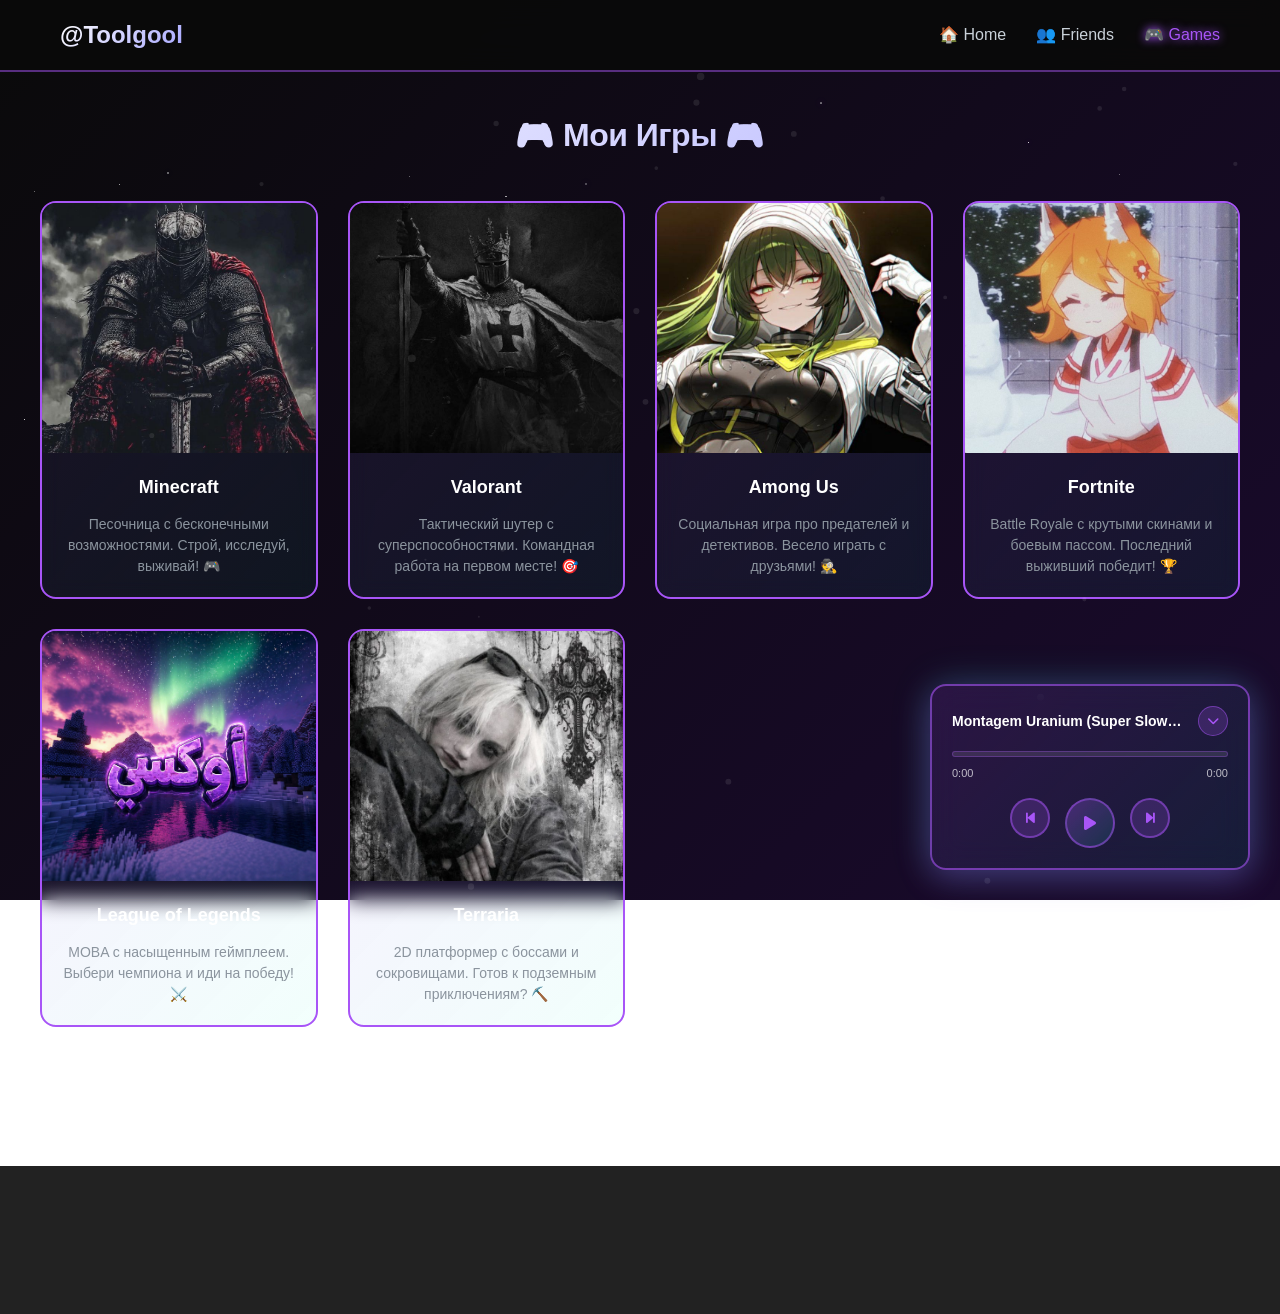
==== games.html @ b3a8be53 "Create games.html" ====
<!DOCTYPE html>
<html lang="ru">
<head>
    <meta charset="UTF-8">
    <meta name="viewport" content="width=device-width, initial-scale=1.0">
    <meta name="description" content="Toolgool - Games">
    <title>Toolgool - Games</title>
    <link rel="stylesheet" href="https://cdnjs.cloudflare.com/ajax/libs/font-awesome/6.4.0/css/all.min.css">
    <link rel="stylesheet" href="style.css">
</head>
<body>

<canvas id="snowCanvas"></canvas>

<!-- НАВИГАЦИЯ -->
<nav class="navbar">
    <div class="navbar-container">
        <div class="navbar-logo">
            <a href="index.html">@Toolgool</a>
        </div>
        <ul class="nav-menu">
            <li class="nav-item"><a href="index.html" class="nav-link">🏠 Home</a></li>
            <li class="nav-item"><a href="friends.html" class="nav-link">👥 Friends</a></li>
            <li class="nav-item"><a href="games.html" class="nav-link active">🎮 Games</a></li>
        </ul>
        <div class="hamburger">
            <span></span>
            <span></span>
            <span></span>
        </div>
    </div>
</nav>

<div class="container">
    <div class="games-section">
        <h1 class="section-title">🎮 Мои Игры 🎮</h1>
        
        <div class="games-grid" id="gamesGrid">
            <!-- Карточки игр генерируются JavaScript -->
        </div>
    </div>
</div>

<!-- ПЛАВАЮЩИЙ АУДИОПЛЕЕР -->
<div class="music-player" id="musicPlayer">
    <div class="music-player-content">
        <div class="music-player-header">
            <h3 id="songTitle">Загрузка...</h3>
            <button class="music-player-minimize" id="minimizeBtn" aria-label="Свернуть плеер">
                <i class="fas fa-chevron-down"></i>
            </button>
        </div>
        <div class="music-player-body">
            <div class="music-progress">
                <div class="music-progress-bar" id="progressBar"></div>
            </div>
            <div class="music-time">
                <span id="currentTime">0:00</span>
                <span id="duration">0:00</span>
            </div>
        </div>
        <div class="music-player-controls">
            <button class="music-control-btn" id="prevBtnPlayer" title="Назад" aria-label="Предыдущий трек">
                <i class="fas fa-step-backward"></i>
            </button>
            <button class="music-control-btn play-btn" id="playBtn" title="Играть/Пауза" aria-label="Воспроизвести">
                <i class="fas fa-play"></i>
            </button>
            <button class="music-control-btn" id="nextBtnPlayer" title="Далее" aria-label="Следующий трек">
                <i class="fas fa-step-forward"></i>
            </button>
        </div>
    </div>
</div>

<button class="music-player-toggle" id="playerToggleBtn" title="Открыть плеер" aria-label="Открыть плеер">
    <i class="fas fa-music"></i>
</button>

<audio id="audioElement"></audio>

<footer class="footer">
    <div class="footer-container">
        <div class="footer-text">
            <p>&copy; 2024-2026 Toolgool. All rights reserved.</p>
        </div>
    </div>
</footer>

<!-- МОДАЛЬНОЕ ОКНО ДЛЯ ИГРЫ -->
<div class="modal" id="gameModal" role="dialog" aria-hidden="true">
    <div class="modal-content">
        <span class="modal-close" role="button" tabindex="0" aria-label="Закрыть">&times;</span>
        <div id="gameModalBody"></div>
    </div>
</div>

<script src="script.js"></script>
<script>
    // ДАННЫЕ ИГР
    const games = [
        {
            id: 1,
            title: "Minecraft",
            image: "./images/icon_2.jpg",
            description: "Песочница с бесконечными возможностями. Строй, исследуй, выживай! 🎮",
            fullDescription: "Классическая игра про выживание и творчество. Идеальна для релакса или приключений с друзьями."
        },
        {
            id: 2,
            title: "Valorant",
            image: "./images/icon_3.jpg",
            description: "Тактический шутер с суперспособностями. Командная работа на первом месте! 🎯",
            fullDescription: "Динамичный 5v5 шутер с элементами стратегии. Требует координации и хорошей реакции."
        },
        {
            id: 3,
            title: "Among Us",
            image: "./images/icon_4.jpg",
            description: "Социальная игра про предателей и детективов. Весело играть с друзьями! 🕵️",
            fullDescription: "Попробуй найти самозванца! Отличная игра для вечеров с компанией друзей."
        },
        {
            id: 4,
            title: "Fortnite",
            image: "./images/icon_5.jpg",
            description: "Battle Royale с крутыми скинами и боевым пассом. Последний выживший победит! 🏆",
            fullDescription: "Популярнейший батл-рояль с регулярными обновлениями и совместной игрой."
        },
        {
            id: 5,
            title: "League of Legends",
            image: "./images/icon_6.jpg",
            description: "MOBA с насыщенным геймплеем. Выбери чемпиона и иди на победу! ⚔️",
            fullDescription: "Легендарная MOBA с огромным количеством чемпионов и глубокой тактикой."
        },
        {
            id: 6,
            title: "Terraria",
            image: "./images/icon_7.jpg",
            description: "2D платформер с боссами и сокровищами. Готов к подземным приключениям? ⛏️",
            fullDescription: "Пиксельный шедевр с адом боссов и бесконечными возможностями крафта."
        }
    ];

    // РЕНДЕРИНГ КАРТОЧЕК ИГР
    const gamesGrid = document.getElementById('gamesGrid');
    const gameModal = document.getElementById('gameModal');
    const gameModalBody = document.getElementById('gameModalBody');
    const gameModalClose = gameModal.querySelector('.modal-close');

    function renderGames() {
        gamesGrid.innerHTML = '';
        games.forEach(game => {
            const card = document.createElement('div');
            card.className = 'game-card';
            card.innerHTML = `
                <div class="game-card-image">
                    <img src="${game.image}" alt="${game.title}">
                </div>
                <div class="game-card-content">
                    <h3 class="game-card-title">${game.title}</h3>
                    <p class="game-card-description">${game.description}</p>
                </div>
            `;

            card.addEventListener('click', () => openGameModal(game));
            gamesGrid.appendChild(card);
        });
    }

    function openGameModal(game) {
        gameModalBody.innerHTML = `
            <div class="game-detail">
                <img src="${game.image}" alt="${game.title}" class="game-detail-image">
                <h2>${game.title}</h2>
                <p>${game.fullDescription}</p>
            </div>
        `;
        gameModal.style.display = 'flex';
    }

    gameModalClose.addEventListener('click', () => {
        gameModal.style.display = 'none';
    });

    gameModal.addEventListener('click', (e) => {
        if (e.target.id === 'gameModal') {
            gameModal.style.display = 'none';
        }
    });

    renderGames();
</script>
</body>
</html>
---- style.css ----
* {
    margin: 0;
    padding: 0;
    box-sizing: border-box;
}

html, body {
    width: 100%;
    min-height: 100vh;
    background: linear-gradient(135deg, #0a0a0a 0%, #1a0a2e 100%);
    background-attachment: fixed;
    font-family: -apple-system, BlinkMacSystemFont, 'Segoe UI', 'Roboto', 'Oxygen', 'Ubuntu', 'Cantarell', sans-serif;
    color: #e0e0e0;
    overflow-x: hidden;
    line-height: 1.6;
}

.container {
    display: flex;
    justify-content: center;
    align-items: center;
    min-height: 100vh;
    padding: 40px 20px;
}

.profile-section {
    text-align: center;
    width: 100%;
    max-width: 600px;
}

.avatar-container {
    margin-bottom: 30px;
}

.avatar-wrapper {
    width: 180px;
    height: 180px;
    border-radius: 50%;
    overflow: hidden;
    margin: 0 auto;
    position: relative;
    box-shadow: 0 0 60px rgba(168, 85, 247, 0.4), 
                inset 0 0 30px rgba(168, 85, 247, 0.2);
}

.avatar-wrapper::after {
    content: "";
    position: absolute;
    inset: 0;
    border-radius: 50%;
    border: 3px solid rgba(168, 85, 247, 0.6);
    pointer-events: none;
}

.avatar {
    width: 100%;
    height: 100%;
    object-fit: cover;
    object-position: center;
}

.username {
    font-size: 32px;
    font-weight: 700;
    margin-bottom: 20px;
    letter-spacing: -0.5px;
    background: linear-gradient(135deg, #fff 0%, #a8a8ff 100%);
    -webkit-background-clip: text;
    -webkit-text-fill-color: transparent;
    background-clip: text;
}

.social-links {
    display: grid;
    grid-template-columns: repeat(auto-fit, minmax(50px, 1fr));
    max-width: 350px;
    gap: 12px;
    justify-content: center;
    padding: 20px;
    margin: 0 auto 50px;
}

.social-link {
    width: 50px;
    height: 50px;
    border-radius: 50%;
    overflow: hidden;
    border: 2px solid #a855f7;
    display: flex;
    align-items: center;
    justify-content: center;
    transition: all 0.3s cubic-bezier(0.34, 1.56, 0.64, 1);
    position: relative;
    cursor: pointer;
    background: rgba(168, 85, 247, 0.05);
    text-decoration: none;
}

.social-link:hover {
    transform: translateY(-8px) scale(1.1) rotate(5deg);
    border-color: #00ffff;
    box-shadow: 0 8px 25px rgba(168, 85, 247, 0.5), 
                0 0 40px rgba(0, 255, 200, 0.4),
                inset 0 0 20px rgba(168, 85, 247, 0.3);
    filter: brightness(1.2);
}

.social-link img {
    width: 100%;
    height: 100%;
    object-fit: cover;
    object-position: center;
    transition: all 0.3s ease;
}

/* КОМАНДА */
.team-section {
    margin-top: 80px;
    padding: 50px 30px;
    background: linear-gradient(135deg, 
        rgba(168, 85, 247, 0.08) 0%, 
        rgba(0, 255, 200, 0.04) 100%);
    border-radius: 24px;
    border: 1px solid rgba(168, 85, 247, 0.15);
    backdrop-filter: blur(20px);
    box-shadow: 0 0 60px rgba(168, 85, 247, 0.1),
                inset 0 0 60px rgba(168, 85, 247, 0.02);
}

.team-section h2 {
    font-size: 26px;
    margin-bottom: 35px;
    color: #fff;
    font-weight: 700;
    letter-spacing: -0.5px;
}

.team-grid {
    display: grid;
    grid-template-columns: repeat(auto-fit, minmax(130px, 1fr));
    gap: 25px;
    max-width: 800px;
    margin: 0 auto;
}

.team-card {
    cursor: pointer;
    transition: all 0.3s ease;
    position: relative;
    --card-color: #a855f7;
}

.team-card-inner {
    background: linear-gradient(135deg, 
        rgba(168, 85, 247, 0.1) 0%, 
        rgba(0, 255, 200, 0.05) 100%);
    border: 2px solid var(--card-color);
    border-radius: 16px;
    padding: 20px 15px;
    display: flex;
    flex-direction: column;
    align-items: center;
    gap: 12px;
    backdrop-filter: blur(10px);
    transition: all 0.3s cubic-bezier(0.34, 1.56, 0.64, 1);
    position: relative;
    overflow: hidden;
}

.team-card-inner::before {
    content: '';
    position: absolute;
    top: 0;
    left: -100%;
    width: 100%;
    height: 100%;
    background: linear-gradient(90deg, 
        transparent 0%, 
        rgba(255, 255, 255, 0.1) 50%, 
        transparent 100%);
    transition: left 0.6s ease;
    pointer-events: none;
    z-index: 1;
}

.team-card:hover .team-card-inner {
    transform: translateY(-12px);
    background: linear-gradient(135deg, 
        rgba(168, 85, 247, 0.15) 0%, 
        rgba(0, 255, 200, 0.08) 100%);
    box-shadow: 0 12px 40px var(--card-color),
                inset 0 0 30px rgba(168, 85, 247, 0.1);
    border-color: #00ffff;
}

.team-card:hover .team-card-inner::before {
    left: 100%;
}

.team-avatar {
    width: 85px;
    height: 85px;
    border-radius: 50%;
    border: 2.5px solid var(--card-color);
    object-fit: cover;
    transition: all 0.3s cubic-bezier(0.34, 1.56, 0.64, 1);
    position: relative;
    z-index: 2;
}

.team-card:hover .team-avatar {
    border-color: #00ffff;
    box-shadow: 0 0 25px rgba(0, 255, 200, 0.8);
    transform: rotate(15deg) scale(1.1);
}

.team-name {
    font-size: 15px;
    font-weight: 600;
    color: #fff;
    white-space: nowrap;
    overflow: hidden;
    text-overflow: ellipsis;
    width: 100%;
    position: relative;
    z-index: 2;
}

.team-relationship {
    font-size: 12px;
    color: #00ffff;
    font-weight: 500;
    position: relative;
    z-index: 2;
}

/* ПЛАВАЮЩИЙ АУДИОПЛЕЕР */
.music-player {
    position: fixed;
    bottom: 30px;
    right: 30px;
    width: 320px;
    background: linear-gradient(135deg, rgba(168, 85, 247, 0.15) 0%, rgba(0, 255, 200, 0.08) 100%);
    border: 2px solid rgba(168, 85, 247, 0.6);
    border-radius: 16px;
    padding: 20px;
    backdrop-filter: blur(15px);
    box-shadow: 0 8px 32px rgba(168, 85, 247, 0.3), 
                0 0 40px rgba(0, 255, 200, 0.2);
    z-index: 990;
    animation: slideInPlayer 0.6s ease-out;
    transition: all 0.4s cubic-bezier(0.34, 1.56, 0.64, 1);
}

@keyframes slideInPlayer {
    from {
        opacity: 0;
        transform: translateY(100px) translateX(0);
    }
    to {
        opacity: 1;
        transform: translateY(0) translateX(0);
    }
}

.music-player.minimized {
    opacity: 0;
    pointer-events: none;
    transform: translateY(400px);
}

.music-player-content {
    display: flex;
    flex-direction: column;
    gap: 15px;
}

.music-player-header {
    display: flex;
    justify-content: space-between;
    align-items: center;
    gap: 10px;
}

.music-player-header h3 {
    font-size: 14px;
    font-weight: 600;
    color: #fff;
    flex: 1;
    white-space: nowrap;
    overflow: hidden;
    text-overflow: ellipsis;
    margin: 0;
}

.music-player-minimize {
    background: rgba(168, 85, 247, 0.2);
    border: 1px solid rgba(168, 85, 247, 0.5);
    color: #a855f7;
    width: 30px;
    height: 30px;
    border-radius: 50%;
    cursor: pointer;
    display: flex;
    align-items: center;
    justify-content: center;
    transition: all 0.3s ease;
    font-size: 12px;
}

.music-player-minimize:hover {
    background: rgba(168, 85, 247, 0.4);
    border-color: #00ffff;
    color: #00ffff;
}

.music-player-body {
    display: flex;
    flex-direction: column;
    gap: 8px;
}

.music-progress {
    width: 100%;
    height: 6px;
    background: rgba(255, 255, 255, 0.1);
    border-radius: 3px;
    cursor: pointer;
    overflow: hidden;
    border: 1px solid rgba(168, 85, 247, 0.3);
}

.music-progress-bar {
    height: 100%;
    width: 0%;
    background: linear-gradient(90deg, #a855f7, #00ffff);
    border-radius: 3px;
    transition: width 0.1s linear;
}

.music-time {
    display: flex;
    justify-content: space-between;
    font-size: 11px;
    color: rgba(255, 255, 255, 0.7);
}

.music-player-controls {
    display: flex;
    justify-content: center;
    gap: 15px;
}

.music-control-btn {
    width: 40px;
    height: 40px;
    border-radius: 50%;
    background: rgba(168, 85, 247, 0.2);
    border: 2px solid rgba(168, 85, 247, 0.5);
    color: #a855f7;
    font-size: 14px;
    cursor: pointer;
    display: flex;
    align-items: center;
    justify-content: center;
    transition: all 0.3s cubic-bezier(0.34, 1.56, 0.64, 1);
}

.music-control-btn:hover {
    background: rgba(168, 85, 247, 0.4);
    border-color: #00ffff;
    color: #00ffff;
    transform: scale(1.1);
}

.music-control-btn.play-btn {
    width: 50px;
    height: 50px;
    background: linear-gradient(135deg, rgba(168, 85, 247, 0.3), rgba(0, 255, 200, 0.1));
    font-size: 16px;
}

.music-control-btn.play-btn:hover {
    box-shadow: 0 0 20px rgba(168, 85, 247, 0.6),
                0 0 30px rgba(0, 255, 200, 0.4);
}

.music-player-toggle {
    position: fixed;
    bottom: 30px;
    right: 30px;
    width: 60px;
    height: 60px;
    border-radius: 50%;
    background: linear-gradient(135deg, rgba(168, 85, 247, 0.4), rgba(0, 255, 200, 0.2));
    border: 2px solid rgba(168, 85, 247, 0.7);
    color: #a855f7;
    font-size: 24px;
    cursor: pointer;
    display: none;
    align-items: center;
    justify-content: center;
    z-index: 991;
    transition: all 0.3s cubic-bezier(0.34, 1.56, 0.64, 1);
    animation: pulseButton 2s ease-in-out infinite;
}

@keyframes pulseButton {
    0%, 100% {
        box-shadow: 0 0 20px rgba(168, 85, 247, 0.4),
                    inset 0 0 10px rgba(168, 85, 247, 0.2);
    }
    50% {
        box-shadow: 0 0 40px rgba(168, 85, 247, 0.8),
                    inset 0 0 20px rgba(168, 85, 247, 0.4);
    }
}

.music-player-toggle:hover {
    transform: scale(1.15);
    background: linear-gradient(135deg, rgba(168, 85, 247, 0.6), rgba(0, 255, 200, 0.3));
    border-color: #00ffff;
    color: #00ffff;
}

/* МОДАЛЬНОЕ ОКНО */
.modal {
    display: none;
    position: fixed;
    z-index: 1000;
    left: 0;
    top: 0;
    width: 100%;
    height: 100%;
    background-color: rgba(10, 10, 10, 0.9);
    backdrop-filter: blur(8px);
    justify-content: center;
    align-items: center;
    flex-direction: column;
    --card-color: #a855f7;
    animation: modalFadeIn 0.3s ease-out;
    overflow: hidden;
}

@keyframes modalFadeIn {
    from {
        opacity: 0;
    }
    to {
        opacity: 1;
    }
}

.modal-content {
    background: linear-gradient(135deg, 
        rgba(168, 85, 247, 0.12) 0%, 
        rgba(0, 255, 200, 0.06) 100%);
    border: 2px solid var(--card-color);
    border-radius: 24px;
    padding: 45px 35px;
    max-width: 420px;
    width: 90%;
    position: relative;
    box-shadow: 0 20px 60px var(--card-color),
                inset 0 0 60px rgba(168, 85, 247, 0.05);
    backdrop-filter: blur(15px);
    animation: modalSlideIn 0.4s cubic-bezier(0.34, 1.56, 0.64, 1);
}

@keyframes modalSlideIn {
    from {
        opacity: 0;
        transform: scale(0.92) translateY(-30px);
    }
    to {
        opacity: 1;
        transform: scale(1) translateY(0);
    }
}

.modal-close {
    position: absolute;
    right: 20px;
    top: 20px;
    font-size: 28px;
    font-weight: bold;
    color: var(--card-color);
    cursor: pointer;
    transition: all 0.2s ease;
    width: 40px;
    height: 40px;
    display: flex;
    align-items: center;
    justify-content: center;
    border-radius: 50%;
    background: rgba(168, 85, 247, 0.05);
}

.modal-close:hover {
    color: #00ffcb;
    background: rgba(0, 255, 200, 0.1);
    transform: rotate(90deg) scale(1.1);
}

.profile-card {
    text-align: center;
}

.profile-avatar {
    width: 140px;
    height: 140px;
    border-radius: 50%;
    border: 3px solid var(--card-color);
    object-fit: cover;
    margin-bottom: 25px;
    box-shadow: 0 0 40px var(--card-color);
}

.profile-card h2 {
    font-size: 26px;
    margin-bottom: 15px;
    color: #fff;
    font-weight: 700;
}

.relationship-tag {
    display: inline-block;
    background: linear-gradient(135deg, var(--card-color), #00ffff);
    border: none;
    padding: 10px 20px;
    border-radius: 20px;
    font-size: 13px;
    margin-bottom: 20px;
    color: #000;
    font-weight: 600;
    backdrop-filter: blur(10px);
}

.profile-description {
    font-size: 15px;
    color: #b0b0b0;
    margin-bottom: 25px;
    line-height: 1.7;
}

.modal-socials {
    display: flex;
    justify-content: center;
    gap: 12px;
    flex-wrap: wrap;
}

.modal-social {
    width: 45px;
    height: 45px;
    border-radius: 50%;
    background: color-mix(in srgb, var(--card-color) 15%, transparent);
    border: 2px solid var(--card-color);
    display: flex;
    align-items: center;
    justify-content: center;
    color: var(--card-color);
    font-size: 18px;
    transition: all 0.3s cubic-bezier(0.34, 1.56, 0.64, 1);
    text-decoration: none;
    cursor: pointer;
}

.modal-social:hover {
    background: rgba(0, 255, 200, 0.3);
    border-color: #00ffff;
    color: #00ffff;
    transform: scale(1.2) rotate(360deg);
    box-shadow: 0 0 25px rgba(0, 255, 200, 0.8),
                0 0 50px var(--card-color),
                inset 0 0 15px color-mix(in srgb, var(--card-color) 30%, transparent);
}

#snowCanvas {
    position: fixed;
    top: 0;
    left: 0;
    width: 100%;
    height: 100%;
    pointer-events: none;
    z-index: 1;
    opacity: 0.3;
}

/* FOOTER */
footer {
    background: rgba(10, 10, 10, 0.9);
    backdrop-filter: blur(15px);
    border-top: 2px solid rgba(168, 85, 247, 0.5);
    padding: 60px 20px 40px;
    margin-top: 100px;
    position: relative;
    z-index: 10;
}

.footer-container {
    max-width: 1200px;
    margin: 0 auto;
}

.social-links-footer {
    display: flex;
    justify-content: center;
    gap: 20px;
    margin-bottom: 45px;
    flex-wrap: wrap;
}

.social-link-footer {
    width: 50px;
    height: 50px;
    display: flex;
    align-items: center;
    justify-content: center;
    border-radius: 50%;
    background: rgba(168, 85, 247, 0.1);
    border: 2px solid #a855f7;
    color: #a855f7;
    font-size: 22px;
    text-decoration: none;
    transition: all 0.3s cubic-bezier(0.34, 1.56, 0.64, 1);
    cursor: pointer;
    box-shadow: 0 0 15px rgba(168, 85, 247, 0.3);
    position: relative;
    overflow: hidden;
}

.social-link-footer::before {
    content: '';
    position: absolute;
    top: 0;
    left: -100%;
    width: 100%;
    height: 100%;
    background: linear-gradient(90deg, 
        transparent, 
        rgba(168, 85, 247, 0.4), 
        transparent);
    transition: left 0.5s ease;
    pointer-events: none;
}

.social-link-footer:hover {
    transform: scale(1.2) rotate(360deg);
    box-shadow: 0 0 30px rgba(168, 85, 247, 0.8), inset 0 0 20px rgba(168, 85, 247, 0.5);
    background: rgba(168, 85, 247, 0.3);
    border-color: #00ffff;
    color: #00ffff;
}

.social-link-footer:hover::before {
    left: 100%;
}

.legal-links {
    display: flex;
    flex-direction: column;
    align-items: center;
    gap: 15px;
    margin-bottom: 40px;
}

.legal-link {
    display: inline-block;
    padding: 12px 24px;
    background: linear-gradient(135deg, rgba(168, 85, 247, 0.1), rgba(0, 255, 255, 0.05));
    border: 2px solid #a855f7;
    border-radius: 8px;
    color: #a855f7;
    text-decoration: none;
    font-weight: 600;
    font-size: 13px;
    cursor: pointer;
    transition: all 0.3s ease;
    box-shadow: 0 0 15px rgba(168, 85, 247, 0.3), inset 0 0 10px rgba(168, 85, 247, 0.1);
    position: relative;
    overflow: hidden;
    white-space: nowrap;
}

.legal-link::before {
    content: '';
    position: absolute;
    top: 0;
    left: -100%;
    width: 100%;
    height: 100%;
    background: linear-gradient(90deg, 
        transparent, 
        rgba(168, 85, 247, 0.4), 
        transparent);
    transition: left 0.6s;
    z-index: -1;
    pointer-events: none;
}

.legal-link:hover {
    transform: translateY(-3px);
    box-shadow: 0 0 25px rgba(168, 85, 247, 0.8), 
                inset 0 0 15px rgba(168, 85, 247, 0.6),
                0 0 40px rgba(0, 255, 255, 0.4);
    background: linear-gradient(135deg, rgba(168, 85, 247, 0.3), rgba(0, 255, 255, 0.2));
    border-color: #00ffff;
    color: #fff;
    text-shadow: 0 0 10px #a855f7;
}

.legal-link:hover::before {
    left: 100%;
}

.legal-link:active {
    transform: translateY(-1px);
    box-shadow: 0 0 15px rgba(168, 85, 247, 0.6), inset 0 0 20px rgba(168, 85, 247, 0.4);
}

@keyframes neonPulse {
    0%, 100% {
        box-shadow: 0 0 15px rgba(168, 85, 247, 0.3), inset 0 0 10px rgba(168, 85, 247, 0.1);
    }
    50% {
        box-shadow: 0 0 25px rgba(168, 85, 247, 0.6), inset 0 0 15px rgba(168, 85, 247, 0.3);
    }
}

.legal-link:not(:hover) {
    animation: neonPulse 2s ease-in-out infinite;
}

.footer-text {
    text-align: center;
    color: rgba(168, 85, 247, 0.6);
    font-size: 12px;
    border-top: 1px solid rgba(168, 85, 247, 0.2);
    padding-top: 25px;
    position: relative;
    z-index: 10;
}

@media (max-width: 768px) {
    .container {
        padding: 30px 15px;
    }

    .username {
        font-size: 26px;
    }

    .team-grid {
        grid-template-columns: repeat(auto-fit, minmax(110px, 1fr));
        gap: 18px;
    }

    .team-section {
        padding: 35px 20px;
        margin-top: 60px;
    }

    .legal-link {
        font-size: 12px;
        padding: 10px 18px;
    }

    .social-link-footer {
        width: 45px;
        height: 45px;
        font-size: 20px;
    }

    footer {
        padding: 40px 15px 30px;
    }

    .modal-content {
        padding: 35px 25px;
        max-width: 90%;
    }

    .profile-avatar {
        width: 120px;
        height: 120px;
    }

    .music-player {
        width: 280px;
        padding: 15px;
        bottom: 20px;
        right: 20px;
    }

    .music-player-toggle {
        bottom: 20px;
        right: 20px;
        width: 55px;
        height: 55px;
        font-size: 22px;
    }
}

@media (max-width: 480px) {
    .username {
        font-size: 22px;
    }

    .team-grid {
        grid-template-columns: repeat(auto-fit, minmax(100px, 1fr));
        gap: 12px;
    }

    .avatar-wrapper {
        width: 140px;
        height: 140px;
    }

    .music-player {
        width: 260px;
        padding: 12px;
        bottom: 15px;
        right: 15px;
    }

    .music-player-header h3 {
        font-size: 13px;
    }

    .music-control-btn {
        width: 35px;
        height: 35px;
        font-size: 12px;
    }

    .music-control-btn.play-btn {
        width: 45px;
        height: 45px;
        font-size: 14px;
    }

    .music-player-toggle {
        bottom: 15px;
        right: 15px;
        width: 50px;
        height: 50px;
        font-size: 20px;
    }
}

/* НАВИГАЦИЯ */
.navbar {
    position: fixed;
    top: 0;
    width: 100%;
    background: rgba(10, 10, 10, 0.95);
    backdrop-filter: blur(15px);
    border-bottom: 2px solid rgba(168, 85, 247, 0.5);
    z-index: 100;
    padding: 0;
}

.navbar-container {
    max-width: 1200px;
    margin: 0 auto;
    padding: 0 20px;
    display: flex;
    justify-content: space-between;
    align-items: center;
    height: 70px;
}

.navbar-logo a {
    font-size: 24px;
    font-weight: 700;
    color: #fff;
    background: linear-gradient(135deg, #fff 0%, #a8a8ff 100%);
    -webkit-background-clip: text;
    -webkit-text-fill-color: transparent;
    background-clip: text;
    text-decoration: none;
}

.nav-menu {
    display: flex;
    list-style: none;
    gap: 30px;
}

.nav-link {
    color: #c9d1d9;
    text-decoration: none;
    transition: all 0.3s ease;
    font-weight: 500;
}

.nav-link:hover,
.nav-link.active {
    color: #a855f7;
    text-shadow: 0 0 10px #a855f7;
}

.hamburger {
    display: none;
    flex-direction: column;
    cursor: pointer;
}

.hamburger span {
    width: 25px;
    height: 3px;
    background: #a855f7;
    margin: 5px 0;
    transition: all 0.3s ease;
    border-radius: 2px;
}

.hamburger.active span:nth-child(1) {
    transform: rotate(-45deg) translate(-10px, 10px);
}

.hamburger.active span:nth-child(2) {
    opacity: 0;
}

.hamburger.active span:nth-child(3) {
    transform: rotate(45deg) translate(-8px, -8px);
}

body {
    padding-top: 70px;
}

@media (max-width: 768px) {
    .hamburger {
        display: flex;
    }

    .nav-menu {
        position: fixed;
        left: -100%;
        top: 70px;
        flex-direction: column;
        background-color: rgba(10, 10, 10, 0.98);
        width: 100%;
        text-align: center;
        transition: 0.3s;
        gap: 0;
        padding: 20px 0;
    }

    .nav-menu.active {
        left: 0;
    }

    .nav-item {
        padding: 15px 0;
        border-bottom: 1px solid rgba(168, 85, 247, 0.2);
    }

    .navbar-container {
        padding: 0 15px;
    }
}

/* СТРАНИЦЫ */
.section-title {
    font-size: 32px;
    font-weight: 700;
    margin-bottom: 40px;
    letter-spacing: -0.5px;
    background: linear-gradient(135deg, #fff 0%, #a8a8ff 100%);
    -webkit-background-clip: text;
    -webkit-text-fill-color: transparent;
    background-clip: text;
}

.friends-section,
.games-section {
    text-align: center;
    width: 100%;
}

/* КАРУСЕЛЬ ДРУЗЕЙ */
.carousel-wrapper {
    position: relative;
    width: 100%;
    max-width: 600px;
    height: 400px;
    display: flex;
    align-items: center;
    justify-content: center;
    margin: 0 auto 50px;
}

.carousel-container {
    position: relative;
    width: 320px;
    height: 100%;
    display: flex;
    align-items: center;
    justify-content: center;
}

.carousel-card {
    position: absolute;
    width: 300px;
    height: 350px;
    background: linear-gradient(135deg, rgba(168, 85, 247, 0.1) 0%, rgba(0, 255, 200, 0.05) 100%);
    border: 2px solid #a855f7;
    border-radius: 16px;
    padding: 24px;
    display: flex;
    flex-direction: column;
    gap: 12px;
    opacity: 0;
    pointer-events: none;
    transform: translateX(100%) scale(0.8);
    transition: transform 0.4s ease, opacity 0.4s ease;
    cursor: pointer;
    backdrop-filter: blur(10px);
}

.carousel-card.active {
    opacity: 1;
    pointer-events: auto;
    transform: translateX(0) scale(1);
    z-index: 2;
    box-shadow: 0 12px 40px rgba(168, 85, 247, 0.5);
}

.carousel-card.prev {
    opacity: 0.4;
    pointer-events: none;
    transform: translateX(-120%) scale(0.85);
    z-index: 1;
}

.carousel-card.next {
    opacity: 0.4;
    pointer-events: none;
    transform: translateX(120%) scale(0.85);
    z-index: 1;
}

.carousel-avatar {
    width: 100px;
    height: 100px;
    border-radius: 50%;
    object-fit: cover;
    margin: 0 auto;
    border: 3px solid #a855f7;
}

.carousel-card h2 {
    color: #fff;
    font-size: 20px;
    margin: 10px 0;
}

.carousel-card p {
    color: #8b949e;
    line-height: 1.5;
    font-size: 14px;
}

.carousel-card .description {
    flex-grow: 1;
    overflow-y: auto;
}

/* КАРТОЧКИ ИГР */
.games-grid {
    display: grid;
    grid-template-columns: repeat(auto-fit, minmax(250px, 1fr));
    gap: 30px;
    max-width: 1200px;
    margin: 0 auto;
}

.game-card {
    background: linear-gradient(135deg, rgba(168, 85, 247, 0.1) 0%, rgba(0, 255, 200, 0.05) 100%);
    border: 2px solid #a855f7;
    border-radius: 16px;
    overflow: hidden;
    cursor: pointer;
    transition: all 0.3s cubic-bezier(0.34, 1.56, 0.64, 1);
    backdrop-filter: blur(10px);
}

.game-card:hover {
    transform: translateY(-12px);
    box-shadow: 0 12px 40px rgba(168, 85, 247, 0.5);
    border-color: #00ffff;
}

.game-card-image {
    width: 100%;
    height: 250px;
    overflow: hidden;
}

.game-card-image img {
    width: 100%;
    height: 100%;
    object-fit: cover;
    transition: transform 0.3s ease;
}

.game-card:hover .game-card-image img {
    transform: scale(1.1);
}

.game-card-content {
    padding: 20px;
}

.game-card-title {
    font-size: 18px;
    font-weight: 700;
    color: #fff;
    margin-bottom: 12px;
}

.game-card-description {
    color: #8b949e;
    font-size: 14px;
    line-height: 1.5;
}

.game-detail {
    text-align: center;
    padding: 20px;
}

.game-detail-image {
    width: 150px;
    height: 150px;
    border-radius: 50%;
    border: 3px solid #a855f7;
    object-fit: cover;
    margin-bottom: 20px;
}

.game-detail h2 {
    font-size: 24px;
    margin-bottom: 15px;
    color: #fff;
}

.game-detail p {
    color: #b0b0b0;
    line-height: 1.7;
    font-size: 15px;
}

@media (max-width: 768px) {
    .section-title {
        font-size: 24px;
        margin-bottom: 30px;
    }

    .carousel-wrapper {
        height: 350px;
    }

    .carousel-card {
        width: 280px;
        height: 320px;
        padding: 18px;
    }

    .games-grid {
        grid-template-columns: repeat(auto-fit, minmax(200px, 1fr));
        gap: 20px;
    }
}

@media (max-width: 480px) {
    .carousel-wrapper {
        height: 300px;
    }

    .carousel-card {
        width: 260px;
        height: 290px;
        padding: 15px;
    }

    .games-grid {
        grid-template-columns: 1fr;
    }

    .section-title {
        font-size: 20px;
    }
}
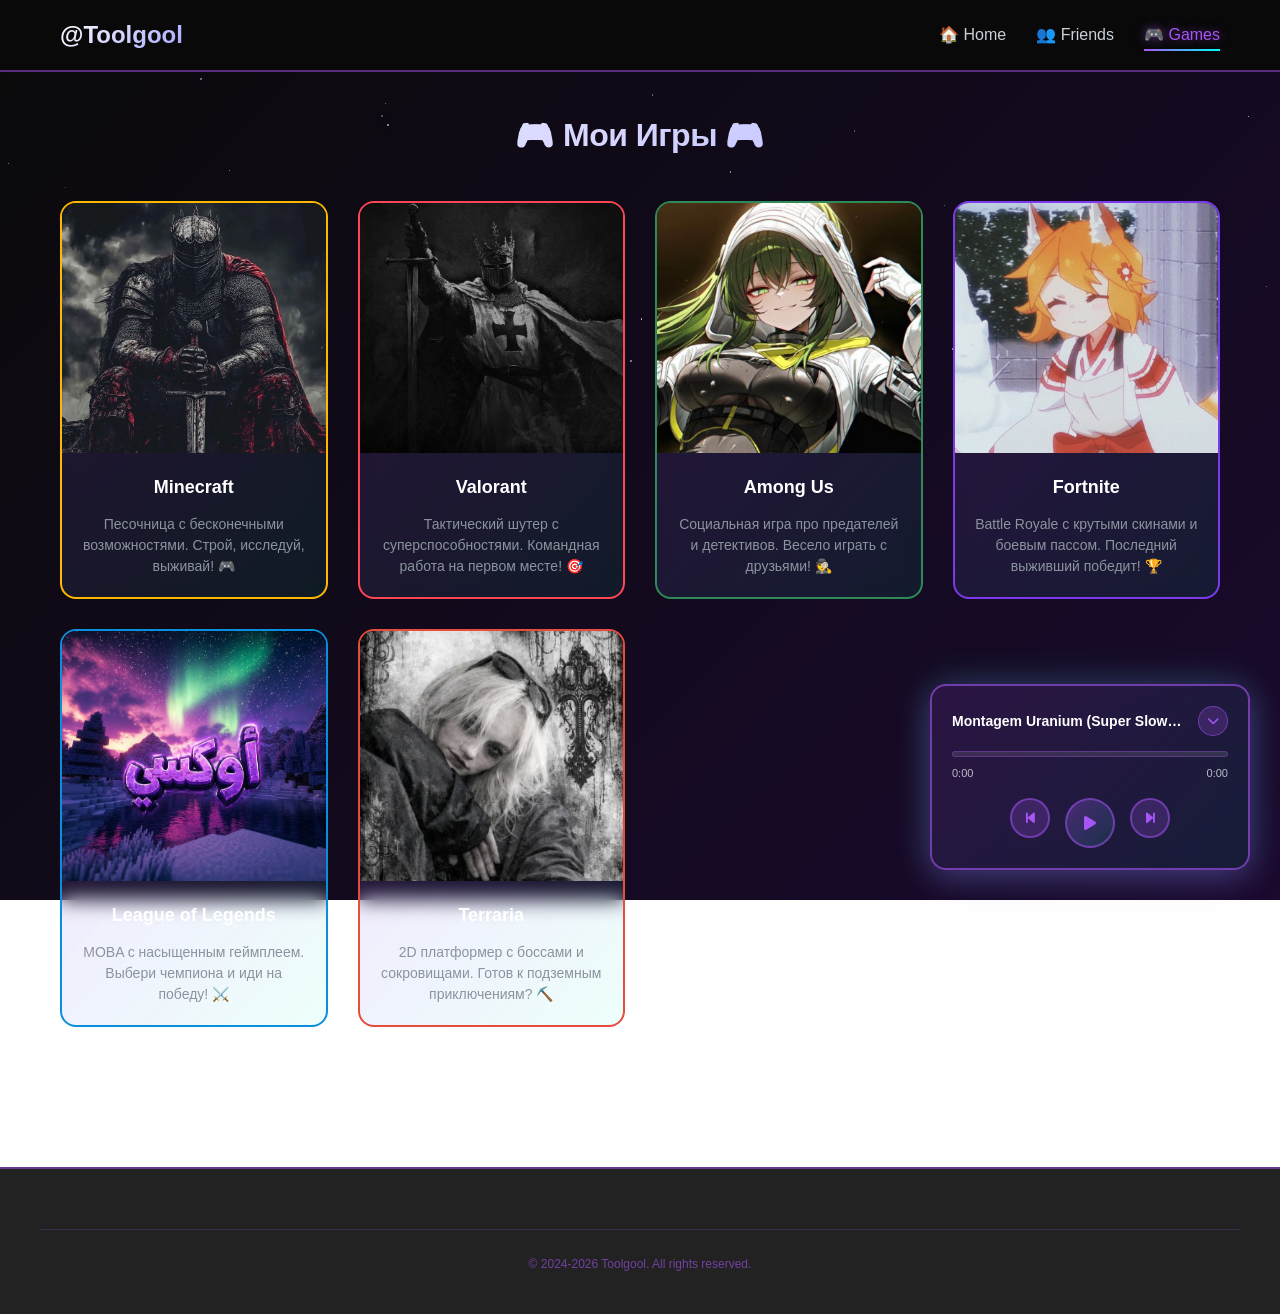
==== commit 49624489: "Add color property to game data and update rendering" ====
--- a/games.html
+++ b/games.html
@@ -97,49 +97,55 @@
 
 <script src="script.js"></script>
 <script>
-    // ДАННЫЕ ИГР
+    // ДАННЫЕ ИГР - С ЦВЕТАМИ!
     const games = [
         {
             id: 1,
             title: "Minecraft",
             image: "./images/icon_2.jpg",
             description: "Песочница с бесконечными возможностями. Строй, исследуй, выживай! 🎮",
-            fullDescription: "Классическая игра про выживание и творчество. Идеальна для релакса или приключений с друзьями."
+            fullDescription: "Классическая игра про выживание и творчество. Идеальна для релакса или приключений с друзьями.",
+            color: "#FFB800"
         },
         {
             id: 2,
             title: "Valorant",
             image: "./images/icon_3.jpg",
             description: "Тактический шутер с суперспособностями. Командная работа на первом месте! 🎯",
-            fullDescription: "Динамичный 5v5 шутер с элементами стратегии. Требует координации и хорошей реакции."
+            fullDescription: "Динамичный 5v5 шутер с элементами стратегии. Требует координации и хорошей реакции.",
+            color: "#FF4655"
         },
         {
             id: 3,
             title: "Among Us",
             image: "./images/icon_4.jpg",
             description: "Социальная игра про предателей и детективов. Весело играть с друзьями! 🕵️",
-            fullDescription: "Попробуй найти самозванца! Отличная игра для вечеров с компанией друзей."
+            fullDescription: "Попробуй найти самозванца! Отличная игра для вечеров с компанией друзей.",
+            color: "#2E8B57"
         },
         {
             id: 4,
             title: "Fortnite",
             image: "./images/icon_5.jpg",
             description: "Battle Royale с крутыми скинами и боевым пассом. Последний выживший победит! 🏆",
-            fullDescription: "Популярнейший батл-рояль с регулярными обновлениями и совместной игрой."
+            fullDescription: "Популярнейший батл-рояль с регулярными обновлениями и совместной игрой.",
+            color: "#7C3AED"
         },
         {
             id: 5,
             title: "League of Legends",
             image: "./images/icon_6.jpg",
             description: "MOBA с насыщенным геймплеем. Выбери чемпиона и иди на победу! ⚔️",
-            fullDescription: "Легендарная MOBA с огромным количеством чемпионов и глубокой тактикой."
+            fullDescription: "Легендарная MOBA с огромным количеством чемпионов и глубокой тактикой.",
+            color: "#0A8FDC"
         },
         {
             id: 6,
             title: "Terraria",
             image: "./images/icon_7.jpg",
             description: "2D платформер с боссами и сокровищами. Готов к подземным приключениям? ⛏️",
-            fullDescription: "Пиксельный шедевр с адом боссов и бесконечными возможностями крафта."
+            fullDescription: "Пиксельный шедевр с адом боссов и бесконечными возможностями крафта.",
+            color: "#E74C3C"
         }
     ];
 
@@ -154,6 +160,7 @@
         games.forEach(game => {
             const card = document.createElement('div');
             card.className = 'game-card';
+            card.style.setProperty('--game-color', game.color);
             card.innerHTML = `
                 <div class="game-card-image">
                     <img src="${game.image}" alt="${game.title}">
@@ -172,11 +179,12 @@
     function openGameModal(game) {
         gameModalBody.innerHTML = `
             <div class="game-detail">
-                <img src="${game.image}" alt="${game.title}" class="game-detail-image">
+                <img src="${game.image}" alt="${game.title}" class="game-detail-image" style="border-color: ${game.color}; box-shadow: 0 0 30px ${game.color};">
                 <h2>${game.title}</h2>
                 <p>${game.fullDescription}</p>
             </div>
         `;
+        gameModal.style.setProperty('--card-color', game.color);
         gameModal.style.display = 'flex';
     }
 
--- a/style.css
+++ b/style.css
@@ -19,7 +19,7 @@
     display: flex;
     justify-content: center;
     align-items: center;
-    min-height: 100vh;
+    min-height: calc(100vh - 70px);
     padding: 40px 20px;
 }
 
@@ -743,114 +743,7 @@
     z-index: 10;
 }
 
-@media (max-width: 768px) {
-    .container {
-        padding: 30px 15px;
-    }
-
-    .username {
-        font-size: 26px;
-    }
-
-    .team-grid {
-        grid-template-columns: repeat(auto-fit, minmax(110px, 1fr));
-        gap: 18px;
-    }
-
-    .team-section {
-        padding: 35px 20px;
-        margin-top: 60px;
-    }
-
-    .legal-link {
-        font-size: 12px;
-        padding: 10px 18px;
-    }
-
-    .social-link-footer {
-        width: 45px;
-        height: 45px;
-        font-size: 20px;
-    }
-
-    footer {
-        padding: 40px 15px 30px;
-    }
-
-    .modal-content {
-        padding: 35px 25px;
-        max-width: 90%;
-    }
-
-    .profile-avatar {
-        width: 120px;
-        height: 120px;
-    }
-
-    .music-player {
-        width: 280px;
-        padding: 15px;
-        bottom: 20px;
-        right: 20px;
-    }
-
-    .music-player-toggle {
-        bottom: 20px;
-        right: 20px;
-        width: 55px;
-        height: 55px;
-        font-size: 22px;
-    }
-}
-
-@media (max-width: 480px) {
-    .username {
-        font-size: 22px;
-    }
-
-    .team-grid {
-        grid-template-columns: repeat(auto-fit, minmax(100px, 1fr));
-        gap: 12px;
-    }
-
-    .avatar-wrapper {
-        width: 140px;
-        height: 140px;
-    }
-
-    .music-player {
-        width: 260px;
-        padding: 12px;
-        bottom: 15px;
-        right: 15px;
-    }
-
-    .music-player-header h3 {
-        font-size: 13px;
-    }
-
-    .music-control-btn {
-        width: 35px;
-        height: 35px;
-        font-size: 12px;
-    }
-
-    .music-control-btn.play-btn {
-        width: 45px;
-        height: 45px;
-        font-size: 14px;
-    }
-
-    .music-player-toggle {
-        bottom: 15px;
-        right: 15px;
-        width: 50px;
-        height: 50px;
-        font-size: 20px;
-    }
-}
-
-/* НАВИГАЦИЯ */
+/* ===== НАВИГАЦИЯ ===== */
 .navbar {
     position: fixed;
     top: 0;
@@ -881,6 +774,11 @@
     -webkit-text-fill-color: transparent;
     background-clip: text;
     text-decoration: none;
+    transition: all 0.3s ease;
+}
+
+.navbar-logo a:hover {
+    text-shadow: 0 0 20px rgba(168, 85, 247, 0.5);
 }
 
 .nav-menu {
@@ -894,27 +792,47 @@
     text-decoration: none;
     transition: all 0.3s ease;
     font-weight: 500;
+    position: relative;
+    padding: 8px 0;
+}
+
+.nav-link::after {
+    content: '';
+    position: absolute;
+    bottom: 0;
+    left: 0;
+    width: 0;
+    height: 2px;
+    background: linear-gradient(90deg, #a855f7, #00ffff);
+    transition: width 0.3s ease;
+}
+
+.nav-link:hover::after,
+.nav-link.active::after {
+    width: 100%;
 }
 
 .nav-link:hover,
 .nav-link.active {
     color: #a855f7;
-    text-shadow: 0 0 10px #a855f7;
+    text-shadow: 0 0 10px rgba(168, 85, 247, 0.5);
 }
 
 .hamburger {
     display: none;
     flex-direction: column;
     cursor: pointer;
+    gap: 6px;
 }
 
 .hamburger span {
     width: 25px;
     height: 3px;
-    background: #a855f7;
-    margin: 5px 0;
-    transition: all 0.3s ease;
+    background: linear-gradient(90deg, #a855f7, #00ffff);
+    margin: 0;
+    transition: all 0.3s cubic-bezier(0.34, 1.56, 0.64, 1);
     border-radius: 2px;
+    box-shadow: 0 0 10px rgba(168, 85, 247, 0.3);
 }
 
 .hamburger.active span:nth-child(1) {
@@ -933,7 +851,338 @@
     padding-top: 70px;
 }
 
+/* ===== СТРАНИЦЫ ===== */
+.section-title {
+    font-size: 32px;
+    font-weight: 700;
+    margin-bottom: 40px;
+    letter-spacing: -0.5px;
+    background: linear-gradient(135deg, #fff 0%, #a8a8ff 100%);
+    -webkit-background-clip: text;
+    -webkit-text-fill-color: transparent;
+    background-clip: text;
+    animation: titleGlow 3s ease-in-out infinite;
+}
+
+@keyframes titleGlow {
+    0%, 100% {
+        filter: drop-shadow(0 0 5px rgba(168, 85, 247, 0.3));
+    }
+    50% {
+        filter: drop-shadow(0 0 15px rgba(168, 85, 247, 0.6));
+    }
+}
+
+.friends-section,
+.games-section {
+    text-align: center;
+    width: 100%;
+}
+
+/* ===== КАРУСЕЛЬ ДРУЗЕЙ ===== */
+.carousel-wrapper {
+    position: relative;
+    width: 100%;
+    max-width: 600px;
+    height: 400px;
+    display: flex;
+    align-items: center;
+    justify-content: center;
+    margin: 0 auto 50px;
+}
+
+.carousel-container {
+    position: relative;
+    width: 320px;
+    height: 100%;
+    display: flex;
+    align-items: center;
+    justify-content: center;
+}
+
+.carousel-card {
+    position: absolute;
+    width: 300px;
+    height: 350px;
+    background: linear-gradient(135deg, rgba(168, 85, 247, 0.1) 0%, rgba(0, 255, 200, 0.05) 100%);
+    border: 2px solid #a855f7;
+    border-radius: 16px;
+    padding: 24px;
+    display: flex;
+    flex-direction: column;
+    gap: 12px;
+    opacity: 0;
+    pointer-events: none;
+    transform: translateX(100%) scale(0.8);
+    transition: transform 0.4s ease, opacity 0.4s ease;
+    cursor: pointer;
+    backdrop-filter: blur(10px);
+}
+
+.carousel-card.active {
+    opacity: 1;
+    pointer-events: auto;
+    transform: translateX(0) scale(1);
+    z-index: 2;
+    box-shadow: 0 12px 40px rgba(168, 85, 247, 0.5);
+    border-color: #00ffff;
+    border-width: 2px;
+}
+
+.carousel-card.prev {
+    opacity: 0.4;
+    pointer-events: none;
+    transform: translateX(-120%) scale(0.85);
+    z-index: 1;
+}
+
+.carousel-card.next {
+    opacity: 0.4;
+    pointer-events: none;
+    transform: translateX(120%) scale(0.85);
+    z-index: 1;
+}
+
+.carousel-avatar {
+    width: 100px;
+    height: 100px;
+    border-radius: 50%;
+    object-fit: cover;
+    margin: 0 auto;
+    border: 3px solid;
+    border-color: inherit;
+    box-shadow: 0 0 20px currentColor;
+}
+
+.carousel-card h2 {
+    color: #fff;
+    font-size: 20px;
+    margin: 10px 0;
+    font-weight: 700;
+}
+
+.carousel-card p {
+    color: #8b949e;
+    line-height: 1.5;
+    font-size: 14px;
+}
+
+.carousel-card .description {
+    flex-grow: 1;
+    overflow-y: auto;
+}
+
+.nav-btn {
+    position: absolute;
+    top: 50%;
+    transform: translateY(-50%);
+    background: linear-gradient(135deg, rgba(168, 85, 247, 0.3), rgba(0, 255, 200, 0.1));
+    border: 2px solid rgba(168, 85, 247, 0.7);
+    color: #a855f7;
+    width: 44px;
+    height: 44px;
+    border-radius: 50%;
+    cursor: pointer;
+    font-size: 18px;
+    display: flex;
+    align-items: center;
+    justify-content: center;
+    transition: all 0.3s cubic-bezier(0.34, 1.56, 0.64, 1);
+    z-index: 10;
+}
+
+.nav-btn:hover {
+    background: linear-gradient(135deg, rgba(168, 85, 247, 0.6), rgba(0, 255, 200, 0.3));
+    border-color: #00ffff;
+    color: #00ffff;
+    box-shadow: 0 0 20px rgba(168, 85, 247, 0.6), 0 0 30px rgba(0, 255, 200, 0.4);
+    transform: translateY(-50%) scale(1.15);
+}
+
+.btn-left {
+    left: 20px;
+}
+
+.btn-right {
+    right: 20px;
+}
+
+/* ===== КАРТОЧКИ ИГР ===== */
+.games-grid {
+    display: grid;
+    grid-template-columns: repeat(auto-fit, minmax(250px, 1fr));
+    gap: 30px;
+    max-width: 1200px;
+    margin: 0 auto;
+    padding: 0 20px;
+}
+
+.game-card {
+    background: linear-gradient(135deg, rgba(168, 85, 247, 0.1) 0%, rgba(0, 255, 200, 0.05) 100%);
+    border: 2px solid;
+    border-radius: 16px;
+    overflow: hidden;
+    cursor: pointer;
+    transition: all 0.3s cubic-bezier(0.34, 1.56, 0.64, 1);
+    backdrop-filter: blur(10px);
+    position: relative;
+    --game-color: #a855f7;
+}
+
+.game-card {
+    border-color: var(--game-color);
+}
+
+.game-card:hover {
+    transform: translateY(-12px);
+    box-shadow: 0 12px 40px var(--game-color);
+    border-color: #00ffff;
+}
+
+.game-card-image {
+    width: 100%;
+    height: 250px;
+    overflow: hidden;
+    position: relative;
+}
+
+.game-card-image img {
+    width: 100%;
+    height: 100%;
+    object-fit: cover;
+    transition: transform 0.3s ease;
+}
+
+.game-card:hover .game-card-image img {
+    transform: scale(1.1);
+}
+
+.game-card-content {
+    padding: 20px;
+    background: linear-gradient(135deg, 
+        rgba(168, 85, 247, 0.05) 0%, 
+        rgba(0, 255, 200, 0.02) 100%);
+}
+
+.game-card-title {
+    font-size: 18px;
+    font-weight: 700;
+    color: #fff;
+    margin-bottom: 12px;
+}
+
+.game-card-description {
+    color: #8b949e;
+    font-size: 14px;
+    line-height: 1.5;
+}
+
+.game-detail {
+    text-align: center;
+    padding: 20px;
+}
+
+.game-detail-image {
+    width: 150px;
+    height: 150px;
+    border-radius: 50%;
+    border: 3px solid;
+    object-fit: cover;
+    margin-bottom: 20px;
+    box-shadow: 0 0 30px currentColor;
+}
+
+.game-detail h2 {
+    font-size: 24px;
+    margin-bottom: 15px;
+    color: #fff;
+}
+
+.game-detail p {
+    color: #b0b0b0;
+    line-height: 1.7;
+    font-size: 15px;
+}
+
 @media (max-width: 768px) {
+    .container {
+        padding: 30px 15px;
+    }
+
+    .username {
+        font-size: 26px;
+    }
+
+    .section-title {
+        font-size: 24px;
+        margin-bottom: 30px;
+    }
+
+    .team-grid {
+        grid-template-columns: repeat(auto-fit, minmax(110px, 1fr));
+        gap: 18px;
+    }
+
+    .team-section {
+        padding: 35px 20px;
+        margin-top: 60px;
+    }
+
+    .carousel-wrapper {
+        height: 350px;
+    }
+
+    .carousel-card {
+        width: 280px;
+        height: 320px;
+        padding: 18px;
+    }
+
+    .games-grid {
+        grid-template-columns: repeat(auto-fit, minmax(200px, 1fr));
+        gap: 20px;
+    }
+
+    .legal-link {
+        font-size: 12px;
+        padding: 10px 18px;
+    }
+
+    .social-link-footer {
+        width: 45px;
+        height: 45px;
+        font-size: 20px;
+    }
+
+    footer {
+        padding: 40px 15px 30px;
+    }
+
+    .modal-content {
+        padding: 35px 25px;
+        max-width: 90%;
+    }
+
+    .profile-avatar {
+        width: 120px;
+        height: 120px;
+    }
+
+    .music-player {
+        width: 280px;
+        padding: 15px;
+        bottom: 20px;
+        right: 20px;
+    }
+
+    .music-player-toggle {
+        bottom: 20px;
+        right: 20px;
+        width: 55px;
+        height: 55px;
+        font-size: 22px;
+    }
+
     .hamburger {
         display: flex;
     }
@@ -949,6 +1198,7 @@
         transition: 0.3s;
         gap: 0;
         padding: 20px 0;
+        border-bottom: 2px solid rgba(168, 85, 247, 0.5);
     }
 
     .nav-menu.active {
@@ -963,222 +1213,27 @@
     .navbar-container {
         padding: 0 15px;
     }
-}
-
-/* СТРАНИЦЫ */
-.section-title {
-    font-size: 32px;
-    font-weight: 700;
-    margin-bottom: 40px;
-    letter-spacing: -0.5px;
-    background: linear-gradient(135deg, #fff 0%, #a8a8ff 100%);
-    -webkit-background-clip: text;
-    -webkit-text-fill-color: transparent;
-    background-clip: text;
-}
-
-.friends-section,
-.games-section {
-    text-align: center;
-    width: 100%;
-}
-
-/* КАРУСЕЛЬ ДРУЗЕЙ */
-.carousel-wrapper {
-    position: relative;
-    width: 100%;
-    max-width: 600px;
-    height: 400px;
-    display: flex;
-    align-items: center;
-    justify-content: center;
-    margin: 0 auto 50px;
-}
-
-.carousel-container {
-    position: relative;
-    width: 320px;
-    height: 100%;
-    display: flex;
-    align-items: center;
-    justify-content: center;
-}
-
-.carousel-card {
-    position: absolute;
-    width: 300px;
-    height: 350px;
-    background: linear-gradient(135deg, rgba(168, 85, 247, 0.1) 0%, rgba(0, 255, 200, 0.05) 100%);
-    border: 2px solid #a855f7;
-    border-radius: 16px;
-    padding: 24px;
-    display: flex;
-    flex-direction: column;
-    gap: 12px;
-    opacity: 0;
-    pointer-events: none;
-    transform: translateX(100%) scale(0.8);
-    transition: transform 0.4s ease, opacity 0.4s ease;
-    cursor: pointer;
-    backdrop-filter: blur(10px);
-}
-
-.carousel-card.active {
-    opacity: 1;
-    pointer-events: auto;
-    transform: translateX(0) scale(1);
-    z-index: 2;
-    box-shadow: 0 12px 40px rgba(168, 85, 247, 0.5);
-}
-
-.carousel-card.prev {
-    opacity: 0.4;
-    pointer-events: none;
-    transform: translateX(-120%) scale(0.85);
-    z-index: 1;
-}
-
-.carousel-card.next {
-    opacity: 0.4;
-    pointer-events: none;
-    transform: translateX(120%) scale(0.85);
-    z-index: 1;
-}
-
-.carousel-avatar {
-    width: 100px;
-    height: 100px;
-    border-radius: 50%;
-    object-fit: cover;
-    margin: 0 auto;
-    border: 3px solid #a855f7;
-}
-
-.carousel-card h2 {
-    color: #fff;
-    font-size: 20px;
-    margin: 10px 0;
-}
-
-.carousel-card p {
-    color: #8b949e;
-    line-height: 1.5;
-    font-size: 14px;
-}
-
-.carousel-card .description {
-    flex-grow: 1;
-    overflow-y: auto;
-}
-
-/* КАРТОЧКИ ИГР */
-.games-grid {
-    display: grid;
-    grid-template-columns: repeat(auto-fit, minmax(250px, 1fr));
-    gap: 30px;
-    max-width: 1200px;
-    margin: 0 auto;
-}
-
-.game-card {
-    background: linear-gradient(135deg, rgba(168, 85, 247, 0.1) 0%, rgba(0, 255, 200, 0.05) 100%);
-    border: 2px solid #a855f7;
-    border-radius: 16px;
-    overflow: hidden;
-    cursor: pointer;
-    transition: all 0.3s cubic-bezier(0.34, 1.56, 0.64, 1);
-    backdrop-filter: blur(10px);
-}
-
-.game-card:hover {
-    transform: translateY(-12px);
-    box-shadow: 0 12px 40px rgba(168, 85, 247, 0.5);
-    border-color: #00ffff;
-}
-
-.game-card-image {
-    width: 100%;
-    height: 250px;
-    overflow: hidden;
-}
-
-.game-card-image img {
-    width: 100%;
-    height: 100%;
-    object-fit: cover;
-    transition: transform 0.3s ease;
-}
-
-.game-card:hover .game-card-image img {
-    transform: scale(1.1);
-}
-
-.game-card-content {
-    padding: 20px;
-}
-
-.game-card-title {
-    font-size: 18px;
-    font-weight: 700;
-    color: #fff;
-    margin-bottom: 12px;
-}
-
-.game-card-description {
-    color: #8b949e;
-    font-size: 14px;
-    line-height: 1.5;
-}
-
-.game-detail {
-    text-align: center;
-    padding: 20px;
-}
-
-.game-detail-image {
-    width: 150px;
-    height: 150px;
-    border-radius: 50%;
-    border: 3px solid #a855f7;
-    object-fit: cover;
-    margin-bottom: 20px;
-}
-
-.game-detail h2 {
-    font-size: 24px;
-    margin-bottom: 15px;
-    color: #fff;
-}
-
-.game-detail p {
-    color: #b0b0b0;
-    line-height: 1.7;
-    font-size: 15px;
-}
-
-@media (max-width: 768px) {
-    .section-title {
-        font-size: 24px;
-        margin-bottom: 30px;
-    }
-
-    .carousel-wrapper {
-        height: 350px;
-    }
-
-    .carousel-card {
-        width: 280px;
-        height: 320px;
-        padding: 18px;
-    }
-
-    .games-grid {
-        grid-template-columns: repeat(auto-fit, minmax(200px, 1fr));
-        gap: 20px;
+
+    .nav-link::after {
+        display: none;
     }
 }
 
 @media (max-width: 480px) {
+    .username {
+        font-size: 22px;
+    }
+
+    .team-grid {
+        grid-template-columns: repeat(auto-fit, minmax(100px, 1fr));
+        gap: 12px;
+    }
+
+    .avatar-wrapper {
+        width: 140px;
+        height: 140px;
+    }
+
     .carousel-wrapper {
         height: 300px;
     }
@@ -1189,6 +1244,37 @@
         padding: 15px;
     }
 
+    .music-player {
+        width: 260px;
+        padding: 12px;
+        bottom: 15px;
+        right: 15px;
+    }
+
+    .music-player-header h3 {
+        font-size: 13px;
+    }
+
+    .music-control-btn {
+        width: 35px;
+        height: 35px;
+        font-size: 12px;
+    }
+
+    .music-control-btn.play-btn {
+        width: 45px;
+        height: 45px;
+        font-size: 14px;
+    }
+
+    .music-player-toggle {
+        bottom: 15px;
+        right: 15px;
+        width: 50px;
+        height: 50px;
+        font-size: 20px;
+    }
+
     .games-grid {
         grid-template-columns: 1fr;
     }
@@ -1196,4 +1282,8 @@
     .section-title {
         font-size: 20px;
     }
-}
+
+    .nav-menu {
+        top: 70px;
+    }
+}
